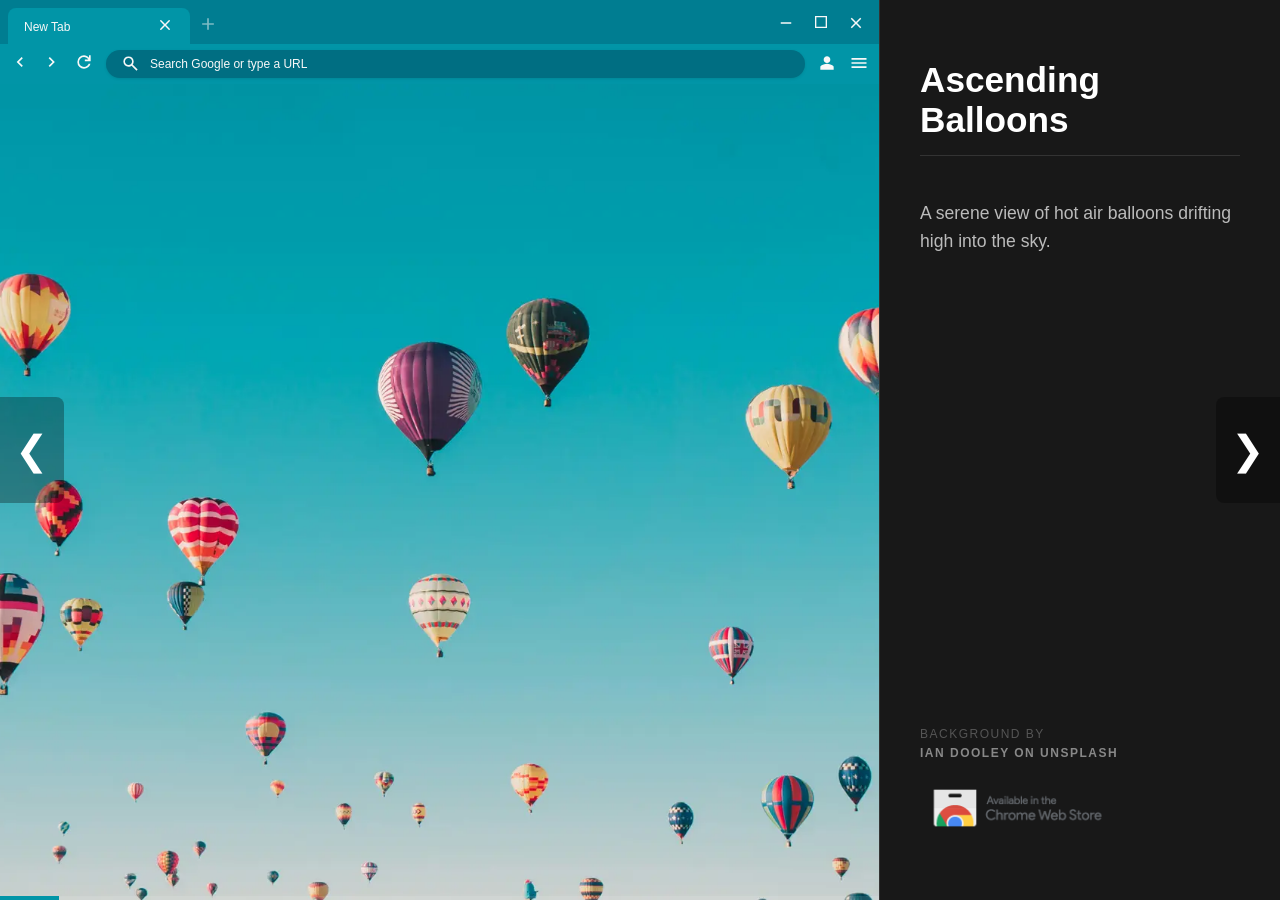
==== docs/carousel/index.html @ cfa2940e "Add theme carousel and move assets Add a new docs/carousel preview (index.html, index.js, style.css)" ====
<!DOCTYPE html>
<html lang="en">

<head>
    <meta charset="UTF-8">
    <title>Chrome Theme Collection</title>
    <link rel="stylesheet" href="style.css">
</head>

<body>
    <button class="nav-btn prev" aria-label="Previous Theme" onclick="changeTheme(-1)">&#10094;</button>
    <button class="nav-btn next" aria-label="Next Theme" onclick="changeTheme(1)">&#10095;</button>
    <div id="carousel">
        <div class="preview-side" id="preview-container">
            <div class="browser-mockup">
                <div id="browser-bar">
                    <div class="tab-strip">
                        <div class="tab active">
                            <span class="tab-text">New Tab</span>
                            <span class="tab-close">
                                <!--Close_Small-->
                                <svg class="tab-close-svg" xmlns="http://www.w3.org/2000/svg" height="18px"
                                    viewBox="0 -960 960 960" width="18px" fill="currentColor">
                                    <path
                                        d="M480-424 284-228q-11 11-28 11t-28-11q-11-11-11-28t11-28l196-196-196-196q-11-11-11-28t11-28q11-11 28-11t28 11l196 196 196-196q11-11 28-11t28 11q11 11 11 28t-11 28L536-480l196 196q11 11 11 28t-11 28q-11 11-28 11t-28-11L480-424Z" />
                                </svg>
                            </span>
                        </div>
                        <div class="tab-new">
                            <!--Add-->
                            <svg class="tab-new-svg" xmlns="http://www.w3.org/2000/svg" height="20px"
                                viewBox="0 -960 960 960" width="20px" fill="currentColor">
                                <path d="M440-440H200v-80h240v-240h80v240h240v80H520v240h-80v-240Z" />
                            </svg>
                        </div>
                        <div class="window-controls">
                            <span>
                                <!--Remove-->
                                <svg class="window-controls-svg" xmlns="http://www.w3.org/2000/svg" height="18px"
                                    viewBox="0 -960 960 960" width="18px" fill="currentColor">
                                    <path d="M200-440v-80h560v80H200Z" />
                                </svg>
                            </span>
                            <span>
                                <!--Maximize-->
                                <svg class="window-controls-svg" xmlns="http://www.w3.org/2000/svg" height="16px"
                                    viewBox="0 -960 960 960" width="16px" fill="currentColor">
                                    <path d="M120-120v-720h720v720H120Zm80-80h560v-560H200v560Z" />
                                </svg>
                            </span>
                            <span>
                                <!--Close-->
                                <svg class="window-controls-svg" xmlns="http://www.w3.org/2000/svg" height="18px"
                                    viewBox="0 -960 960 960" width="18px" fill="currentColor">
                                    <path
                                        d="m256-200-56-56 224-224-224-224 56-56 224 224 224-224 56 56-224 224 224 224-56 56-224-224-224 224Z" />
                                </svg>
                            </span>
                        </div>
                    </div>
                    <div class="url-bar-container">
                        <div class="nav-icons">
                            <span class="icon">
                                <!--Arrow_Back-->
                                <svg class="nav-icon-svg" xmlns="http://www.w3.org/2000/svg" height="20px"
                                    viewBox="0 -960 960 960" width="20px" fill="currentColor">
                                    <path d="M560-240 320-480l240-240 56 56-184 184 184 184-56 56Z" />
                                </svg>
                            </span>
                            <span class="icon">
                                <!--Arrow_Forward-->
                                <svg class="nav-icon-svg" xmlns="http://www.w3.org/2000/svg" height="20px"
                                    viewBox="0 -960 960 960" width="20px" fill="currentColor">
                                    <path d="M504-480 320-664l56-56 240 240-240 240-56-56 184-184Z" />
                                </svg>
                            </span>
                            <span class="icon">
                                <!--Refresh-->
                                <svg class="nav-icon-svg" xmlns="http://www.w3.org/2000/svg" height="20px"
                                    viewBox="0 -960 960 960" width="20px" fill="currentColor">
                                    <path
                                        d="M480-160q-134 0-227-93t-93-227q0-134 93-227t227-93q69 0 132 28.5T720-690v-110h80v280H520v-80h168q-32-56-87.5-88T480-720q-100 0-170 70t-70 170q0 100 70 170t170 70q77 0 139-44t87-116h84q-28 106-114 173t-196 67Z" />
                                </svg>
                            </span>
                        </div>
                        <div class="url-input">
                            <span class="search-icon">
                                <!--Search-->
                                <svg class="search-icon-svg" xmlns="http://www.w3.org/2000/svg" height="19px"
                                    viewBox="0 -960 960 960" width="19px" fill="currentColor">
                                    <path
                                        d="M784-120 532-372q-30 24-69 38t-83 14q-109 0-184.5-75.5T120-580q0-109 75.5-184.5T380-840q109 0 184.5 75.5T640-580q0 44-14 83t-38 69l252 252-56 56ZM380-400q75 0 127.5-52.5T560-580q0-75-52.5-127.5T380-760q-75 0-127.5 52.5T200-580q0 75 52.5 127.5T380-400Z" />
                                </svg>
                            </span>
                            <span class="url-example-text">Search Google or type a URL</span>
                        </div>
                        <div class="user-icons">
                            <span class="icon">
                                <!--Account_Circle-->
                                <svg class="user-circle-svg" xmlns="http://www.w3.org/2000/svg" height="20px"
                                    viewBox="0 -960 960 960" width="20px" fill="currentColor">
                                    <path
                                        d="M480-480q-66 0-113-47t-47-113q0-66 47-113t113-47q66 0 113 47t47 113q0 66-47 113t-113 47ZM160-160v-112q0-34 17.5-62.5T224-378q62-31 126-46.5T480-440q66 0 130 15.5T736-378q29 15 46.5 43.5T800-272v112H160Z" />
                                </svg>
                            </span>
                            <span class="icon">
                                <!--Menu-->
                                <svg class="menu-icon-svg" xmlns="http://www.w3.org/2000/svg" height="20px"
                                    viewBox="0 -960 960 960" width="20px" fill="currentColor">
                                    <path d="M120-240v-80h720v80H120Zm0-200v-80h720v80H120Zm0-200v-80h720v80H120Z" />
                                </svg>
                            </span>
                        </div>
                    </div>
                </div>
                <div id="theme-bg-container">
                    <div id="bg-1" class="bg-layer"></div>
                    <div id="bg-2" class="bg-layer hidden"></div>
                    <div class="progress-container">
                        <div id="progress-bar"></div>
                    </div>
                </div>
            </div>
        </div>

        <div class="info-side">
            <h1 id="theme-name"></h1>
            <div class="header-line"></div>
            <p id="theme-desc"></p>
            <div class="attribution-container">
                <p class="attribution">
                    Background By
                    <a id="theme-attr-link" href="#" target="_blank" rel="noopener noreferrer">
                        <span id="theme-attr"></span>
                    </a>
                </p>
                <a id="store-button" href="#" target="_blank">
                    <img src="images/chrome.png" alt="Available in the Chrome Web Store">
                </a>
            </div>
        </div>
    </div>
    <script src="index.js"></script>
</body>

</html>
---- docs/carousel/style.css ----
body {
    margin: 0;
    font-family: sans-serif;
    background: #121212;
    color: white;
    overflow: hidden;
}

#carousel {
    display: flex;
    height: 100vh;
    width: 100vw;
    position: relative;
}

.prev {
    left: 0;
    border-radius: 0 8px 8px 0;
}

.next {
    right: 0;
    border-radius: 8px 0 0 8px;
}

.nav-btn {
    position: fixed;
    top: 50%;
    transform: translateY(-50%);
    background: rgba(0, 0, 0, 0.3);
    border: none;
    color: white;
    padding: 30px 15px;
    cursor: pointer;
    font-size: 2.5rem;
    z-index: 100;
    transition: background 0.3s, color 0.3s;
}

.nav-btn:hover {
    background: rgba(255, 255, 255, 0.2);
    color: #fff;
}

.preview-side {
    flex: 4;
    position: relative;
    overflow: hidden;
    background: #000;
}

.browser-mockup {
    height: 100%;
    display: flex;
    flex-direction: column;
}

#browser-bar {
    height: auto;
    display: flex;
    flex-direction: column;
    font-size: 12px;
    color: white;
}

.tab-strip {
    display: flex;
    align-items: center;
    padding: 8px 8px 0 8px;
}

.tab {
    background: transparent;
    padding: 8px 16px;
    border-radius: 8px 8px 0 0;
    min-width: 120px;
    display: flex;
    justify-content: space-between;
    align-items: center;
}

.tab.active {
    padding: 8px 16px;
    border-radius: 8px 8px 0 0;
    min-width: 150px;
    display: flex;
    justify-content: space-between;
    align-items: center;
    position: relative;
    z-index: 0;
    margin-bottom: -1px;
}

.tab-new {
    margin-left: 8px;
    font-size: 18px;
    opacity: 0.5;
}

.tab-new:hover {
    opacity: 1;
}

.window-controls {
    margin-left: auto;
    display: flex;
    gap: 18px;
    padding-right: 6px;
    transform: translateY(-2px);
}

.url-bar-container {
    display: flex;
    align-items: center;
    padding: 6px 10px;
    gap: 12px;
}

.nav-icons {
    display: flex;
    gap: 12px;
    font-size: 16px;
    color: #ccc;
}

.url-input {
    flex-grow: 1;
    padding: 3px 15px;
    border-radius: 20px;
    display: flex;
    align-items: center;
    gap: 10px;
    border: none;
    box-shadow: 0 1px 3px rgba(0, 0, 0, 0.1);
}

.search-icon {
    font-weight: bold;
    color: white;
    transform: translateY(1px);
}

.user-icons {
    display: flex;
    gap: 12px;
    align-items: center;
}

.nav-icons .icon,
.user-icons .icon,
.tab-new,
.tab-close,
.window-controls span svg {
    transition: opacity 0.2s;
    cursor: pointer;
}

#theme-bg-container {
    position: relative;
    flex-grow: 1;
    background: #000;
}

.bg-layer {
    position: absolute;
    top: 0;
    left: 0;
    width: 100%;
    height: 100%;
    background-size: cover;
    background-position: bottom center;
    transition: opacity 0.6s ease-in-out;
    opacity: 1;
}

.bg-layer.hidden {
    opacity: 0;
    pointer-events: none;
}

.progress-container {
    position: absolute;
    bottom: 0;
    left: 0;
    width: 100%;
    height: 4px;
    background: rgba(255, 255, 255, 0.1);
    z-index: 20;
}

#progress-bar {
    height: 100%;
    width: 0%;
    background: #fff;
    transition: width 0.6s ease-in-out, background-color 0.6s ease-in-out;
}

.tab-strip,
.url-bar-container,
.url-input,
.tab.active {
    transition: opacity 0.4s ease-in-out, background-color 0.4s ease-in-out;
    opacity: 1;
}

.info-side {
    flex: 1;
    min-width: 320px;
    background: #181818;
    padding: 60px 40px;
    display: flex;
    flex-direction: column;
    justify-content: flex-start;
    border-left: 1px solid #333;
    transition: opacity 0.3s ease-in-out;
}

.info-side.text-hidden {
    opacity: 0 !important;
}

#theme-name {
    font-size: 2.2rem;
    font-weight: 800;
    margin: 0 0 15px 0;
    color: #fff;
}

.header-line {
    width: 100%;
    height: 1px;
    background: #333;
    margin-bottom: 25px;
}

#theme-desc {
    font-size: 1.1rem;
    line-height: 1.6;
    color: #bbb;
    margin-bottom: 40px;
}

.attribution-container {
    margin-top: auto;
    padding-top: 30px;
}

.attribution {
    font-size: 0.75rem;
    text-transform: uppercase;
    letter-spacing: 1.5px;
    color: #555;
    margin-bottom: 20px;
}

#theme-attr-link {
    text-decoration: none;
}

#theme-attr-link:hover {
    text-decoration: underline;
    text-underline-offset: 4px;
    text-decoration-thickness: 2px;
    text-decoration-color: rgb(99, 99, 99);
    opacity: 0.8;
}

#theme-attr {
    color: #888;
    font-weight: bold;
    display: block;
    margin-top: 5px;
}

#store-button img {
    width: 200px;
    transition: opacity 0.3s;
}

#store-button img:hover {
    opacity: 0.7;
}
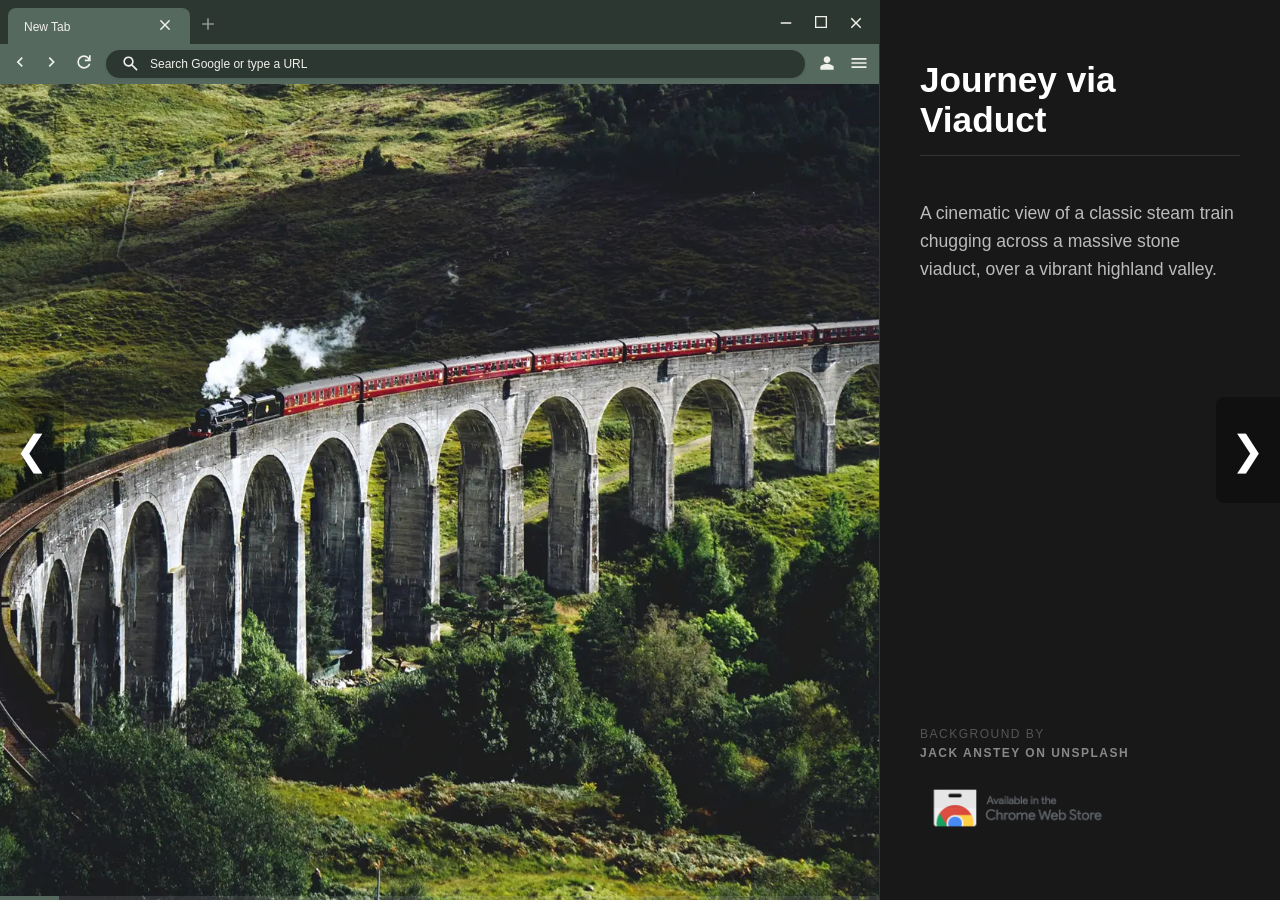
==== commit 37d1ad89: "Update docs: images, themes, and landing page Move and consolidate theme assets into docs/images, re" ====
--- a/docs/carousel/index.html
+++ b/docs/carousel/index.html
@@ -50,7 +50,7 @@
                             </span>
                             <span>
                                 <!--Close-->
-                                <svg class="window-controls-svg" xmlns="http://www.w3.org/2000/svg" height="18px"
+                                <svg class="window-controls-svg exit-button" xmlns="http://www.w3.org/2000/svg" height="18px"
                                     viewBox="0 -960 960 960" width="18px" fill="currentColor">
                                     <path
                                         d="m256-200-56-56 224-224-224-224 56-56 224 224 224-224 56 56-224 224 224 224-56 56-224-224-224 224Z" />
@@ -135,7 +135,7 @@
                     </a>
                 </p>
                 <a id="store-button" href="#" target="_blank">
-                    <img src="images/chrome.png" alt="Available in the Chrome Web Store">
+                    <img src="../images/chrome.png" alt="Available in the Chrome Web Store">
                 </a>
             </div>
         </div>
